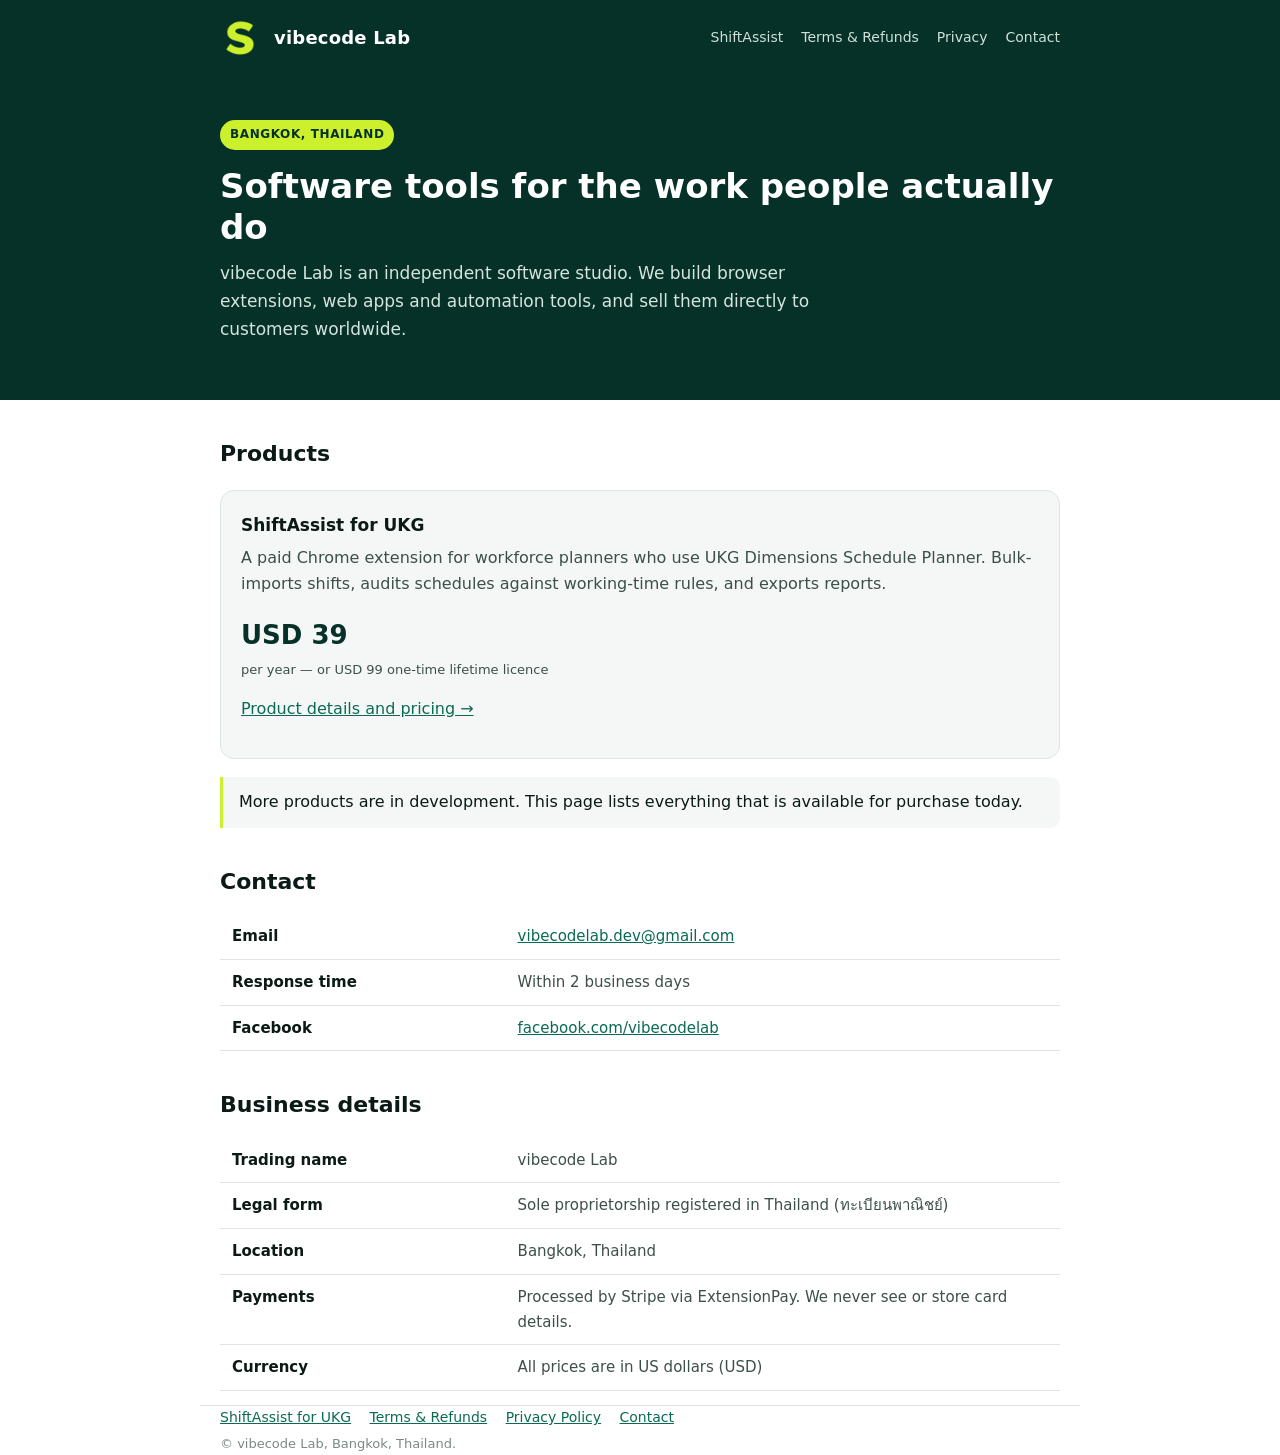
==== index.html @ 0472c346 "Add files via upload" ====
<!doctype html>
<html lang="en">
<head>
<meta charset="utf-8">
<meta name="viewport" content="width=device-width,initial-scale=1">
<title>vibecode Lab — software tools for work</title>
<meta name="description" content="vibecode Lab is an independent software studio in Bangkok, Thailand. We build browser extensions, web apps and automation tools, sold directly to customers worldwide.">
<link rel="icon" href="logo.png">
<link rel="stylesheet" href="style.css">
</head>
<body>
<header>
  <div class="wrap">
    <img src="logo.png" alt="">
    <span class="name">vibecode Lab</span>
    <nav>
      <a href="shiftassist.html">ShiftAssist</a>
      <a href="terms.html">Terms &amp; Refunds</a>
      <a href="privacy.html">Privacy</a>
      <a href="#contact">Contact</a>
    </nav>
  </div>
</header>

<section class="hero">
  <div class="wrap">
    <span class="tag">BANGKOK, THAILAND</span>
    <h1>Software tools for the work people actually do</h1>
    <p>vibecode Lab is an independent software studio. We build browser extensions, web
       apps and automation tools, and sell them directly to customers worldwide.</p>
  </div>
</section>

<main class="wrap">

  <h2>Products</h2>

  <div class="cards">
    <div class="card">
      <h3>ShiftAssist for UKG</h3>
      <p>A paid Chrome extension for workforce planners who use UKG Dimensions
         Schedule Planner. Bulk-imports shifts, audits schedules against working-time
         rules, and exports reports.</p>
      <div class="price">USD 39</div>
      <div class="per">per year — or USD 99 one-time lifetime licence</div>
      <p><a href="shiftassist.html">Product details and pricing →</a></p>
    </div>
  </div>

  <div class="note">
    More products are in development. This page lists everything that is available
    for purchase today.
  </div>

  <h2 id="contact">Contact</h2>
  <table>
    <tr><th>Email</th><td><a href="mailto:vibecodelab.dev@gmail.com">vibecodelab.dev@gmail.com</a></td></tr>
    <tr><th>Response time</th><td>Within 2 business days</td></tr>
    <tr><th>Facebook</th><td><a href="https://www.facebook.com/vibecodelab">facebook.com/vibecodelab</a></td></tr>
  </table>

  <h2>Business details</h2>
  <table>
    <tr><th>Trading name</th><td>vibecode Lab</td></tr>
    <tr><th>Legal form</th><td>Sole proprietorship registered in Thailand (ทะเบียนพาณิชย์)</td></tr>
    <tr><th>Location</th><td>Bangkok, Thailand</td></tr>
    <tr><th>Payments</th><td>Processed by Stripe via ExtensionPay. We never see or store card details.</td></tr>
    <tr><th>Currency</th><td>All prices are in US dollars (USD)</td></tr>
  </table>

</main>

<footer class="wrap">
  <a href="shiftassist.html">ShiftAssist for UKG</a>
  <a href="terms.html">Terms &amp; Refunds</a>
  <a href="privacy.html">Privacy Policy</a>
  <a href="mailto:vibecodelab.dev@gmail.com">Contact</a>
  <div class="upd">© vibecode Lab, Bangkok, Thailand.</div>
</footer>
</body>
</html>
---- style.css ----
:root{
  --ink:#0b1a16; --ink-2:#3c4f49; --bg:#ffffff; --bg-2:#f4f7f5;
  --brand:#063128; --lime:#cdf02c; --line:#dfe6e2; --radius:14px;
}
*{box-sizing:border-box}
html{-webkit-text-size-adjust:100%}
body{margin:0;font:16px/1.65 "Segoe UI",system-ui,-apple-system,Roboto,Arial,sans-serif;color:var(--ink);background:var(--bg)}
.wrap{max-width:880px;margin:0 auto;padding:0 20px}
header{background:var(--brand);color:#fff}
header .wrap{display:flex;align-items:center;gap:14px;padding-top:18px;padding-bottom:18px;flex-wrap:wrap}
header img{width:40px;height:40px;border-radius:9px;display:block}
header .name{font-weight:700;font-size:18px;letter-spacing:.2px}
header nav{margin-left:auto;display:flex;gap:18px;flex-wrap:wrap}
header nav a{color:#cfe0d9;text-decoration:none;font-size:14px}
header nav a:hover{color:var(--lime)}
.hero{background:var(--brand);color:#fff;padding:44px 0 56px}
.hero h1{margin:0 0 12px;font-size:34px;line-height:1.2}
.hero p{margin:0;max-width:60ch;color:#d5e4de;font-size:17px}
.tag{display:inline-block;background:var(--lime);color:var(--brand);font-weight:700;font-size:12px;letter-spacing:.6px;padding:5px 10px;border-radius:999px;margin-bottom:16px}
main{padding:40px 0 60px}
h2{font-size:22px;margin:36px 0 12px}
h3{font-size:17px;margin:24px 0 8px}
p,li{color:var(--ink-2)}
main p:first-of-type{margin-top:0}
ul{padding-left:20px}
li{margin:6px 0}
a{color:#0a6b52}
.cards{display:grid;grid-template-columns:repeat(auto-fit,minmax(240px,1fr));gap:16px;margin:18px 0}
.card{border:1px solid var(--line);border-radius:var(--radius);padding:20px;background:var(--bg-2)}
.card h3{margin:0 0 6px;color:var(--ink)}
.card .price{font-size:26px;font-weight:700;color:var(--brand);margin:8px 0 2px}
.card .per{font-size:13px;color:var(--ink-2)}
table{width:100%;border-collapse:collapse;margin:14px 0;font-size:15px}
th,td{text-align:left;padding:10px 12px;border-bottom:1px solid var(--line);vertical-align:top}
th{color:var(--ink);font-weight:600;white-space:nowrap;width:34%}
td{color:var(--ink-2)}
.note{border-left:3px solid var(--lime);background:var(--bg-2);padding:12px 16px;border-radius:0 10px 10px 0;margin:16px 0}
footer{border-top:1px solid var(--line);padding:26px 0 44px;font-size:14px;color:var(--ink-2)}
footer a{margin-right:14px}
.upd{font-size:13px;color:#7b8a84;margin-top:4px}
@media (max-width:560px){.hero h1{font-size:27px}.hero{padding:32px 0 40px}
  th,td{padding:9px 8px}
  th{white-space:normal;width:38%}
  table{font-size:14px}}
@media (prefers-color-scheme:dark){
  :root{--ink:#eaf1ee;--ink-2:#b3c4be;--bg:#0c1512;--bg-2:#132019;--line:#25342d}
  a{color:#a8e06a}
  .card .price{color:var(--lime)}
  .card h3{color:var(--ink)}
  th{color:var(--ink)}
}
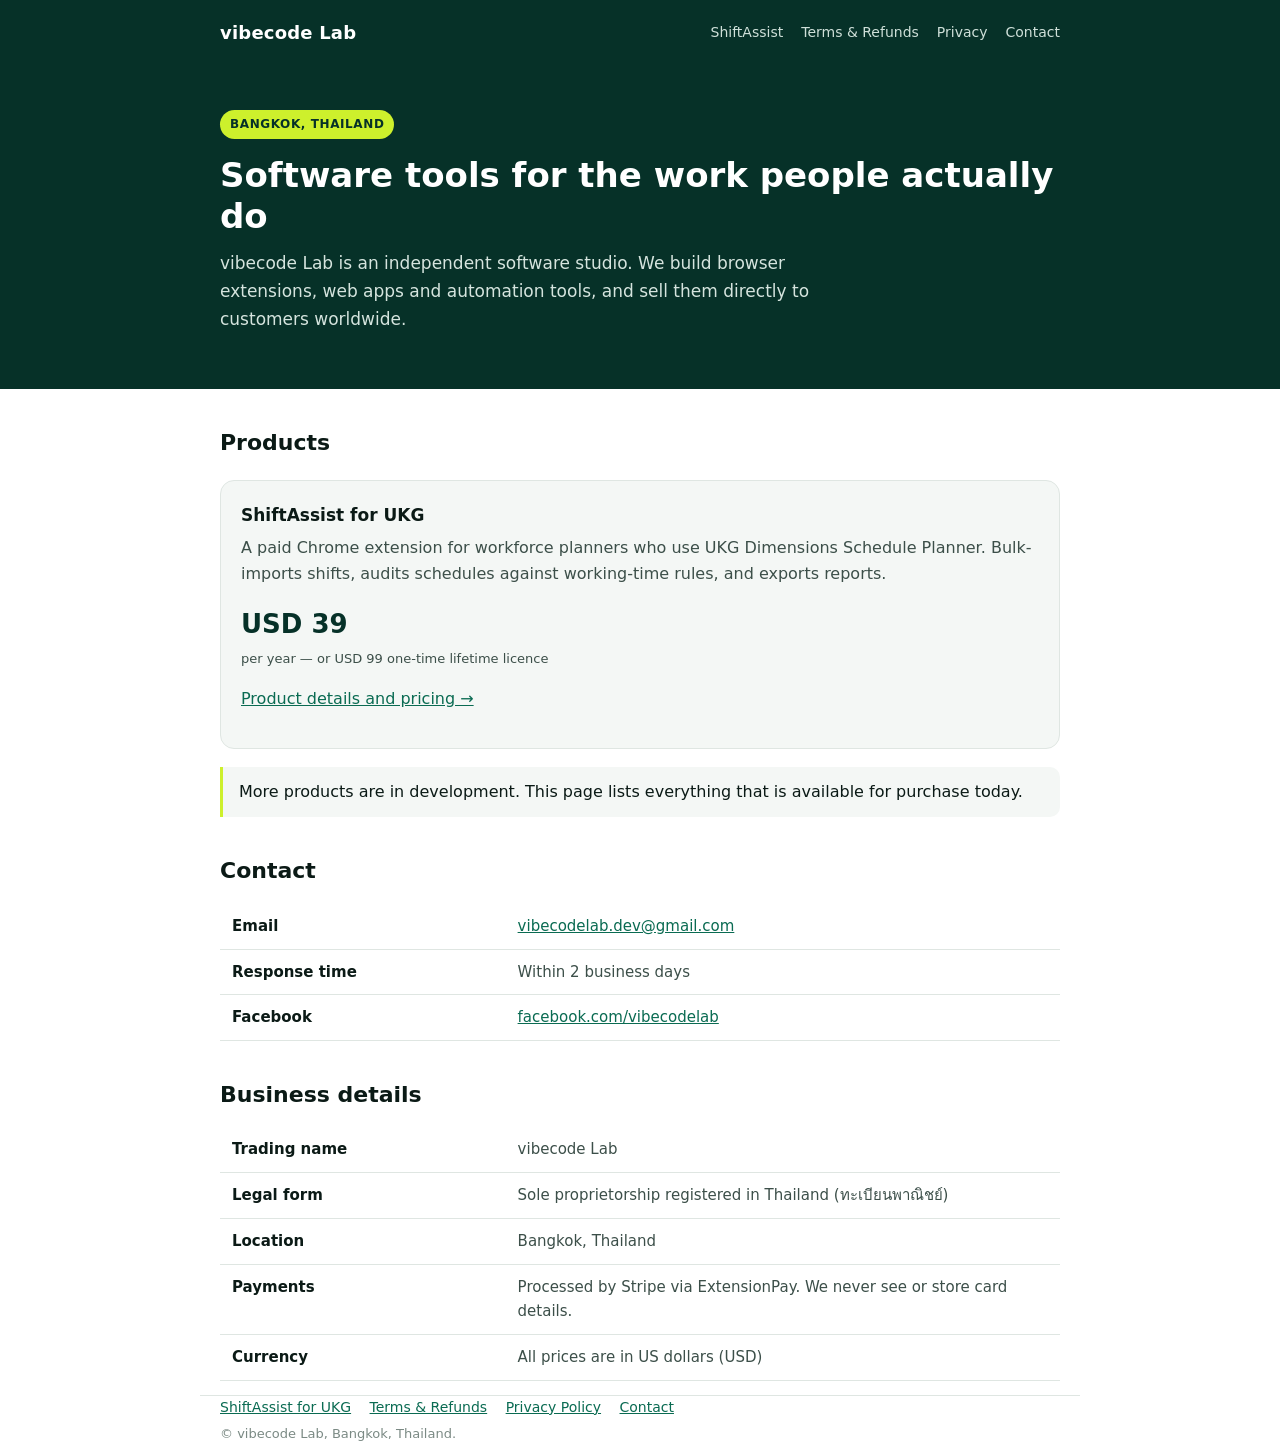
==== commit 60653120: "Add files via upload" ====
--- a/index.html
+++ b/index.html
@@ -5,14 +5,13 @@
 <meta name="viewport" content="width=device-width,initial-scale=1">
 <title>vibecode Lab — software tools for work</title>
 <meta name="description" content="vibecode Lab is an independent software studio in Bangkok, Thailand. We build browser extensions, web apps and automation tools, sold directly to customers worldwide.">
-<link rel="icon" href="logo.png">
+<link rel="icon" href="favicon.png">
 <link rel="stylesheet" href="style.css">
 </head>
 <body>
 <header>
   <div class="wrap">
-    <img src="logo.png" alt="">
-    <span class="name">vibecode Lab</span>
+    <span class="name">vibecode&nbsp;Lab</span>
     <nav>
       <a href="shiftassist.html">ShiftAssist</a>
       <a href="terms.html">Terms &amp; Refunds</a>
